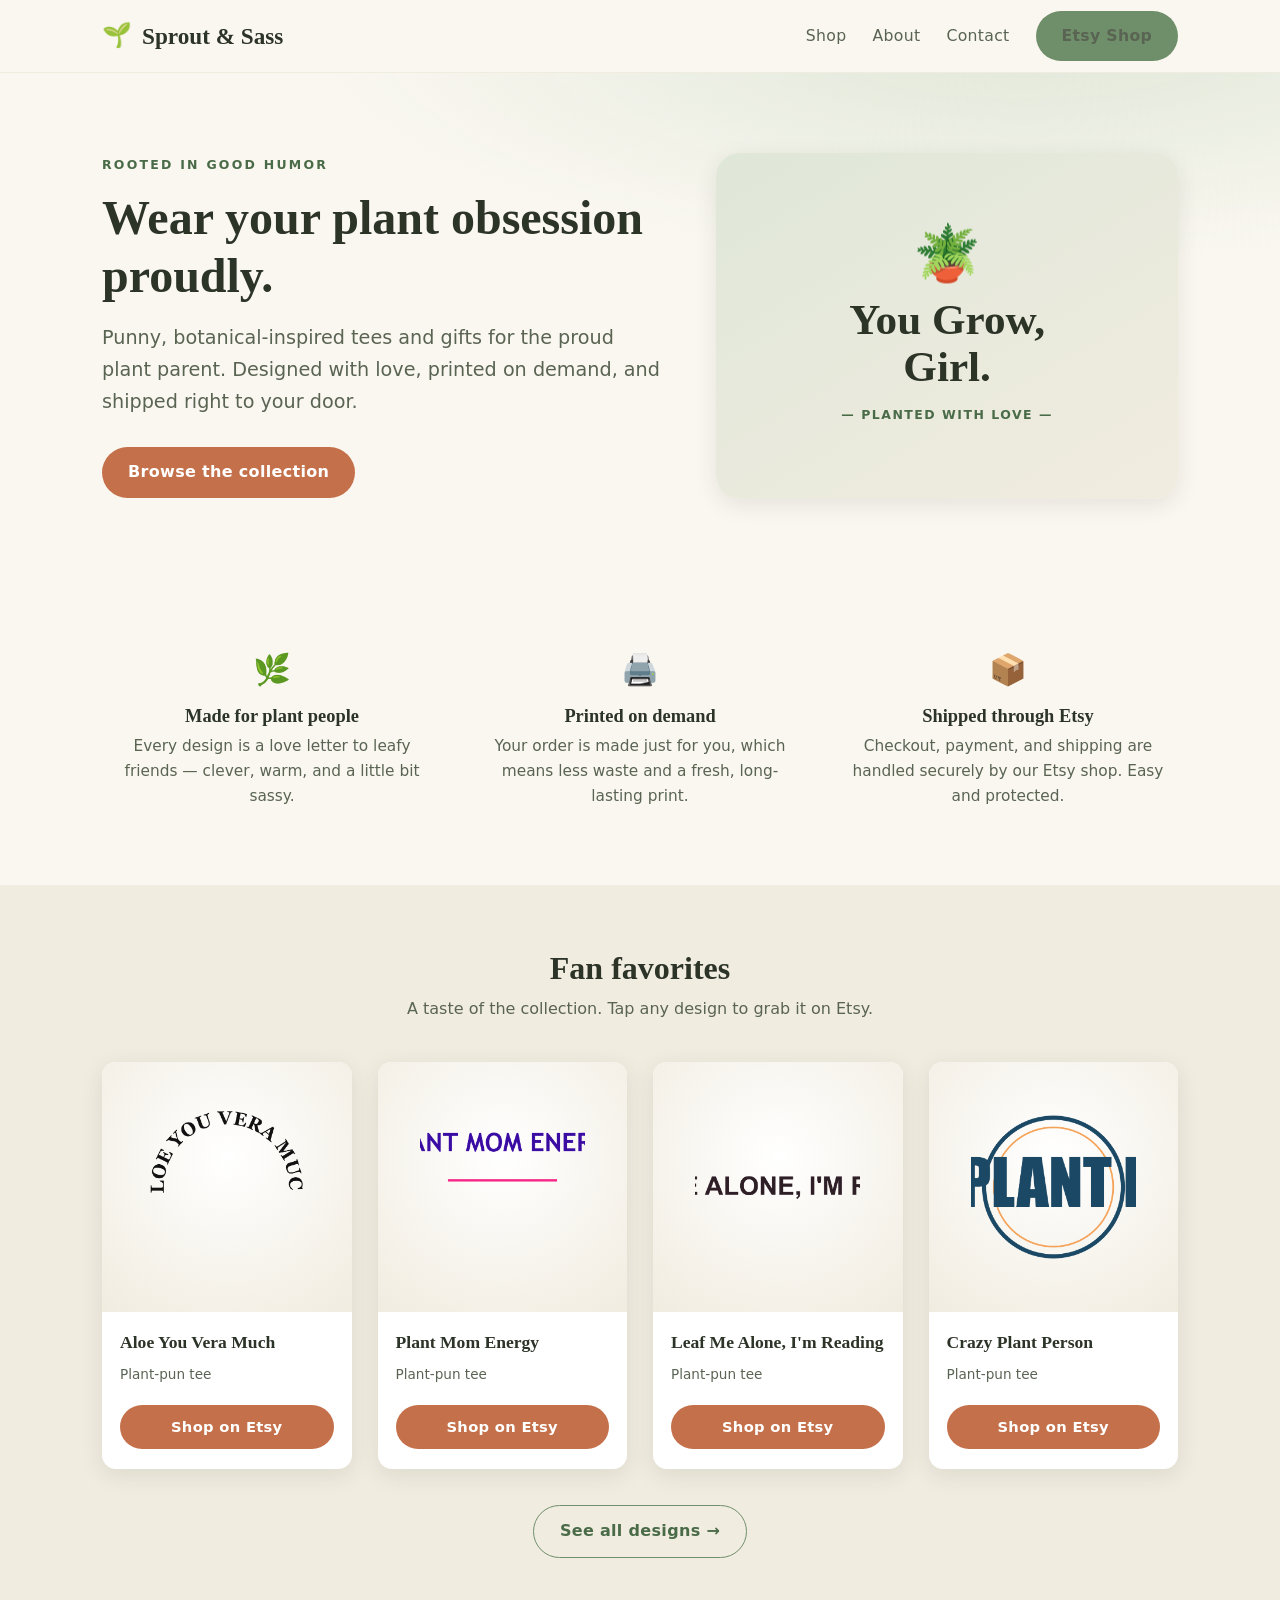
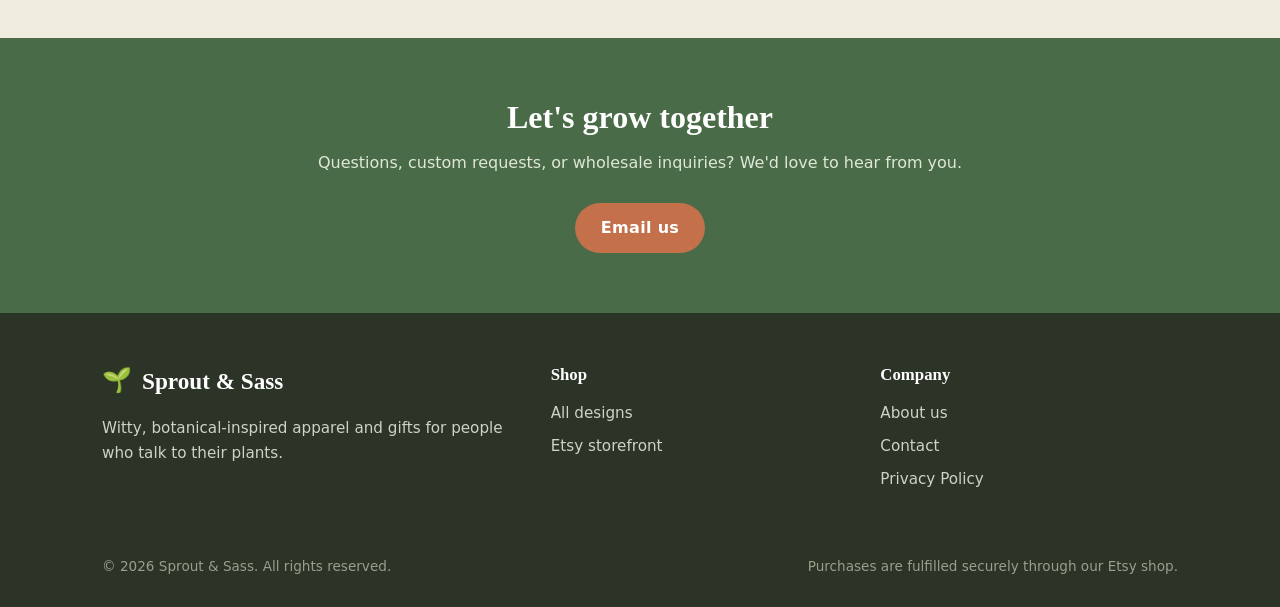
==== index.html @ f829e529 "Initial Sprout & Sass storefront site Static storefront (home, shop, about, privacy policy) for the " ====
<!DOCTYPE html>
<html lang="en">
<head>
  <meta charset="UTF-8" />
  <meta name="viewport" content="width=device-width, initial-scale=1.0" />
  <title>Sprout &amp; Sass — Plant-Lover Apparel &amp; Gifts</title>
  <meta name="description" content="Sprout & Sass makes witty, botanical-inspired apparel and gifts for plant lovers. Punny plant tees printed on demand and shipped worldwide." />
  <link rel="preconnect" href="https://www.etsy.com" />
  <link rel="stylesheet" href="assets/styles.css" />
  <link rel="icon" href="data:image/svg+xml,<svg xmlns='http://www.w3.org/2000/svg' viewBox='0 0 100 100'><text y='.9em' font-size='90'>🌱</text></svg>" />
</head>
<body>
  <header class="site-header">
    <div class="wrap">
      <a class="brand" href="index.html"><span class="leaf">🌱</span> Sprout &amp; Sass</a>
      <nav class="nav">
        <a href="shop.html">Shop</a>
        <a href="about.html">About</a>
        <a href="index.html#contact" class="hide-sm">Contact</a>
        <a class="btn btn-sage" href="https://www.etsy.com/shop/SproutAndSass" target="_blank" rel="noopener">Etsy Shop</a>
      </nav>
    </div>
  </header>

  <!-- Hero -->
  <section class="hero">
    <div class="wrap">
      <div>
        <div class="eyebrow">Rooted in good humor</div>
        <h1>Wear your plant obsession proudly.</h1>
        <p class="lede">Punny, botanical-inspired tees and gifts for the proud plant parent. Designed with love, printed on demand, and shipped right to your door.</p>
        <a class="btn" href="shop.html">Browse the collection</a>
      </div>
      <div class="hero-art">
        <div class="hero-card">
          <div class="hero-leaves">🪴</div>
          <div class="hero-slogan">You Grow,<br/>Girl.</div>
          <div class="hero-sub">— planted with love —</div>
        </div>
      </div>
    </div>
  </section>

  <!-- Features -->
  <section class="section">
    <div class="wrap">
      <div class="features">
        <div class="feature">
          <div class="ic">🌿</div>
          <h3>Made for plant people</h3>
          <p>Every design is a love letter to leafy friends — clever, warm, and a little bit sassy.</p>
        </div>
        <div class="feature">
          <div class="ic">🖨️</div>
          <h3>Printed on demand</h3>
          <p>Your order is made just for you, which means less waste and a fresh, long-lasting print.</p>
        </div>
        <div class="feature">
          <div class="ic">📦</div>
          <h3>Shipped through Etsy</h3>
          <p>Checkout, payment, and shipping are handled securely by our Etsy shop. Easy and protected.</p>
        </div>
      </div>
    </div>
  </section>

  <!-- Featured products -->
  <section class="section alt">
    <div class="wrap">
      <h2>Fan favorites</h2>
      <p class="sub">A taste of the collection. Tap any design to grab it on Etsy.</p>
      <div class="grid">
        <a class="card" href="https://www.etsy.com/shop/SproutAndSass" target="_blank" rel="noopener" style="text-decoration:none;color:inherit">
          <div class="thumb"><img src="assets/designs/aloe-you-vera-much.png" alt="Aloe You Vera Much tee design" /></div>
          <div class="body"><div class="title">Aloe You Vera Much</div><div class="meta">Plant-pun tee</div><div class="spacer"></div><span class="btn">Shop on Etsy</span></div>
        </a>
        <a class="card" href="https://www.etsy.com/shop/SproutAndSass" target="_blank" rel="noopener" style="text-decoration:none;color:inherit">
          <div class="thumb"><img src="assets/designs/plant-mom-energy.png" alt="Plant Mom Energy tee design" /></div>
          <div class="body"><div class="title">Plant Mom Energy</div><div class="meta">Plant-pun tee</div><div class="spacer"></div><span class="btn">Shop on Etsy</span></div>
        </a>
        <a class="card" href="https://www.etsy.com/shop/SproutAndSass" target="_blank" rel="noopener" style="text-decoration:none;color:inherit">
          <div class="thumb"><img src="assets/designs/leaf-me-alone-reading.png" alt="Leaf Me Alone, I'm Reading tee design" /></div>
          <div class="body"><div class="title">Leaf Me Alone, I'm Reading</div><div class="meta">Plant-pun tee</div><div class="spacer"></div><span class="btn">Shop on Etsy</span></div>
        </a>
        <a class="card" href="https://www.etsy.com/shop/SproutAndSass" target="_blank" rel="noopener" style="text-decoration:none;color:inherit">
          <div class="thumb"><img src="assets/designs/crazy-plant-person.png" alt="Crazy Plant Person tee design" /></div>
          <div class="body"><div class="title">Crazy Plant Person</div><div class="meta">Plant-pun tee</div><div class="spacer"></div><span class="btn">Shop on Etsy</span></div>
        </a>
      </div>
      <p style="text-align:center;margin-top:36px"><a class="btn btn-ghost" href="shop.html">See all designs →</a></p>
    </div>
  </section>

  <!-- CTA -->
  <section class="cta-band" id="contact">
    <div class="wrap">
      <h2>Let's grow together</h2>
      <p>Questions, custom requests, or wholesale inquiries? We'd love to hear from you.</p>
      <a class="btn" href="mailto:momooffice1738@gmail.com">Email us</a>
    </div>
  </section>

  <!-- Footer -->
  <footer class="site-footer">
    <div class="wrap">
      <div class="cols">
        <div>
          <div class="brand"><span class="leaf">🌱</span> Sprout &amp; Sass</div>
          <p class="tagline">Witty, botanical-inspired apparel and gifts for people who talk to their plants.</p>
        </div>
        <div>
          <h4>Shop</h4>
          <a href="shop.html">All designs</a>
          <a href="https://www.etsy.com/shop/SproutAndSass" target="_blank" rel="noopener">Etsy storefront</a>
        </div>
        <div>
          <h4>Company</h4>
          <a href="about.html">About us</a>
          <a href="mailto:momooffice1738@gmail.com">Contact</a>
          <a href="privacy.html">Privacy Policy</a>
        </div>
      </div>
      <div class="legal">
        <span>&copy; 2026 Sprout &amp; Sass. All rights reserved.</span>
        <span>Purchases are fulfilled securely through our Etsy shop.</span>
      </div>
    </div>
  </footer>
</body>
</html>
---- assets/styles.css ----
/* Sprout & Sass — storefront styles */
:root {
  --sage:        #6f8f6a;
  --sage-deep:   #4a6b48;
  --sage-soft:   #dfe7d8;
  --cream:       #faf7f0;
  --cream-2:     #f1ece0;
  --ink:         #2c3327;
  --ink-soft:    #5a6453;
  --terracotta:  #c4714b;
  --terracotta-d:#a85a37;
  --radius:      14px;
  --shadow:      0 6px 22px rgba(44, 51, 39, 0.10);
  --maxw:        1120px;
  --font-head:   "Georgia", "Times New Roman", serif;
  --font-body:   "Helvetica Neue", "Segoe UI", system-ui, -apple-system, sans-serif;
}

* { box-sizing: border-box; }

html { scroll-behavior: smooth; }

body {
  margin: 0;
  font-family: var(--font-body);
  color: var(--ink);
  background: var(--cream);
  line-height: 1.65;
  -webkit-font-smoothing: antialiased;
}

h1, h2, h3 { font-family: var(--font-head); font-weight: 700; line-height: 1.2; color: var(--ink); }
a { color: var(--terracotta-d); text-decoration: none; }
a:hover { text-decoration: underline; }
img { max-width: 100%; display: block; }

.wrap { max-width: var(--maxw); margin: 0 auto; padding: 0 22px; }

/* ---------- Header ---------- */
.site-header {
  background: var(--cream);
  border-bottom: 1px solid var(--cream-2);
  position: sticky; top: 0; z-index: 50;
}
.site-header .wrap {
  display: flex; align-items: center; justify-content: space-between;
  min-height: 72px;
}
.brand { display: flex; align-items: center; gap: 10px; font-family: var(--font-head); font-size: 1.45rem; font-weight: 700; color: var(--ink); }
.brand:hover { text-decoration: none; }
.brand .leaf { color: var(--sage); font-size: 1.5rem; }
.nav { display: flex; gap: 26px; align-items: center; }
.nav a { color: var(--ink-soft); font-size: 0.98rem; letter-spacing: 0.02em; }
.nav a:hover { color: var(--sage-deep); text-decoration: none; }

.btn {
  display: inline-block;
  background: var(--terracotta); color: #fff;
  padding: 12px 26px; border-radius: 999px;
  font-weight: 600; letter-spacing: 0.02em; border: none; cursor: pointer;
  transition: background 0.15s ease, transform 0.15s ease;
}
.btn:hover { background: var(--terracotta-d); text-decoration: none; transform: translateY(-1px); }
.btn-sage { background: var(--sage); }
.btn-sage:hover { background: var(--sage-deep); }
.btn-ghost { background: transparent; color: var(--sage-deep); border: 1.5px solid var(--sage); }
.btn-ghost:hover { background: var(--sage-soft); }

/* ---------- Hero ---------- */
.hero {
  background:
    radial-gradient(1200px 400px at 80% -10%, var(--sage-soft), transparent 60%),
    var(--cream);
  padding: 80px 0 70px;
}
.hero .wrap { display: grid; grid-template-columns: 1.1fr 0.9fr; gap: 50px; align-items: center; }
.hero h1 { font-size: 3rem; margin: 0 0 18px; }
.hero p.lede { font-size: 1.2rem; color: var(--ink-soft); margin: 0 0 30px; max-width: 30em; }
.hero-art {
  background: linear-gradient(150deg, var(--sage-soft), var(--cream-2));
  border-radius: 24px; padding: 30px; box-shadow: var(--shadow);
  display: flex; align-items: center; justify-content: center;
  aspect-ratio: 4 / 3; overflow: hidden;
}
.hero-art img { width: 100%; height: 100%; object-fit: contain; border-radius: 12px; }
.hero-card { text-align: center; color: var(--sage-deep); }
.hero-card .hero-leaves { font-size: 3.4rem; line-height: 1; margin-bottom: 14px; }
.hero-card .hero-slogan { font-family: var(--font-head); font-weight: 700; font-size: 2.7rem; color: var(--ink); line-height: 1.1; }
.hero-card .hero-sub { margin-top: 14px; letter-spacing: 0.12em; text-transform: uppercase; font-size: 0.78rem; color: var(--sage-deep); font-weight: 700; }
.eyebrow { text-transform: uppercase; letter-spacing: 0.18em; font-size: 0.78rem; color: var(--sage-deep); font-weight: 700; margin-bottom: 14px; }

/* ---------- Sections ---------- */
.section { padding: 64px 0; }
.section.alt { background: var(--cream-2); }
.section h2 { font-size: 2rem; margin: 0 0 8px; text-align: center; }
.section .sub { text-align: center; color: var(--ink-soft); max-width: 34em; margin: 0 auto 40px; }

/* ---------- Product grid ---------- */
.grid {
  display: grid; grid-template-columns: repeat(auto-fill, minmax(230px, 1fr));
  gap: 26px;
}
.card {
  background: #fff; border-radius: var(--radius); overflow: hidden;
  box-shadow: var(--shadow); display: flex; flex-direction: column;
  transition: transform 0.18s ease, box-shadow 0.18s ease;
}
.card:hover { transform: translateY(-4px); box-shadow: 0 12px 30px rgba(44,51,39,0.16); }
.card .thumb {
  aspect-ratio: 1 / 1;
  background: radial-gradient(circle at 50% 38%, #fff 0%, var(--cream-2) 100%);
  display: flex; align-items: center; justify-content: center; padding: 26px;
  overflow: hidden;
}
.card .thumb img { width: 100%; height: 100%; object-fit: contain; }
.card .body { padding: 16px 18px 20px; display: flex; flex-direction: column; gap: 10px; flex: 1; }
.card .title { font-family: var(--font-head); font-size: 1.1rem; font-weight: 700; }
.card .meta { font-size: 0.85rem; color: var(--ink-soft); margin-top: -4px; }
.card .spacer { flex: 1; }
.card .btn { text-align: center; font-size: 0.92rem; padding: 10px 18px; }

/* ---------- Feature strip ---------- */
.features { display: grid; grid-template-columns: repeat(3, 1fr); gap: 28px; }
.feature { text-align: center; padding: 12px; }
.feature .ic { font-size: 1.9rem; }
.feature h3 { font-size: 1.15rem; margin: 10px 0 6px; }
.feature p { color: var(--ink-soft); margin: 0; font-size: 0.96rem; }

/* ---------- Prose (about / privacy) ---------- */
.prose { max-width: 760px; margin: 0 auto; }
.prose h1 { font-size: 2.4rem; margin-bottom: 6px; }
.prose .updated { color: var(--ink-soft); font-size: 0.9rem; margin-bottom: 30px; }
.prose h2 { font-size: 1.4rem; margin: 34px 0 10px; }
.prose p, .prose li { color: var(--ink-soft); }
.prose a { font-weight: 600; }

/* ---------- CTA band ---------- */
.cta-band { background: var(--sage-deep); color: #fff; text-align: center; padding: 60px 0; }
.cta-band h2 { color: #fff; font-size: 2rem; margin: 0 0 14px; }
.cta-band p { color: var(--sage-soft); margin: 0 0 26px; }
.cta-band .btn { background: var(--terracotta); }
.cta-band .btn:hover { background: var(--terracotta-d); }

/* ---------- Footer ---------- */
.site-footer { background: var(--ink); color: #cdd3c6; padding: 48px 0 30px; }
.site-footer .cols { display: grid; grid-template-columns: 1.4fr 1fr 1fr; gap: 32px; }
.site-footer h4 { color: #fff; font-family: var(--font-head); margin: 0 0 12px; font-size: 1.05rem; }
.site-footer a { color: #cdd3c6; display: block; margin-bottom: 8px; font-size: 0.95rem; }
.site-footer a:hover { color: #fff; }
.site-footer .brand { color: #fff; margin-bottom: 10px; }
.site-footer .tagline { font-size: 0.95rem; max-width: 28em; }
.site-footer .legal { border-top: 1px solid #3a423235; margin-top: 34px; padding-top: 20px; font-size: 0.85rem; color: #98a08c; display: flex; justify-content: space-between; flex-wrap: wrap; gap: 10px; }

/* ---------- Responsive ---------- */
@media (max-width: 860px) {
  .hero .wrap { grid-template-columns: 1fr; }
  .hero h1 { font-size: 2.3rem; }
  .features { grid-template-columns: 1fr; }
  .site-footer .cols { grid-template-columns: 1fr; }
  .nav { gap: 16px; }
  .nav a.hide-sm { display: none; }
}
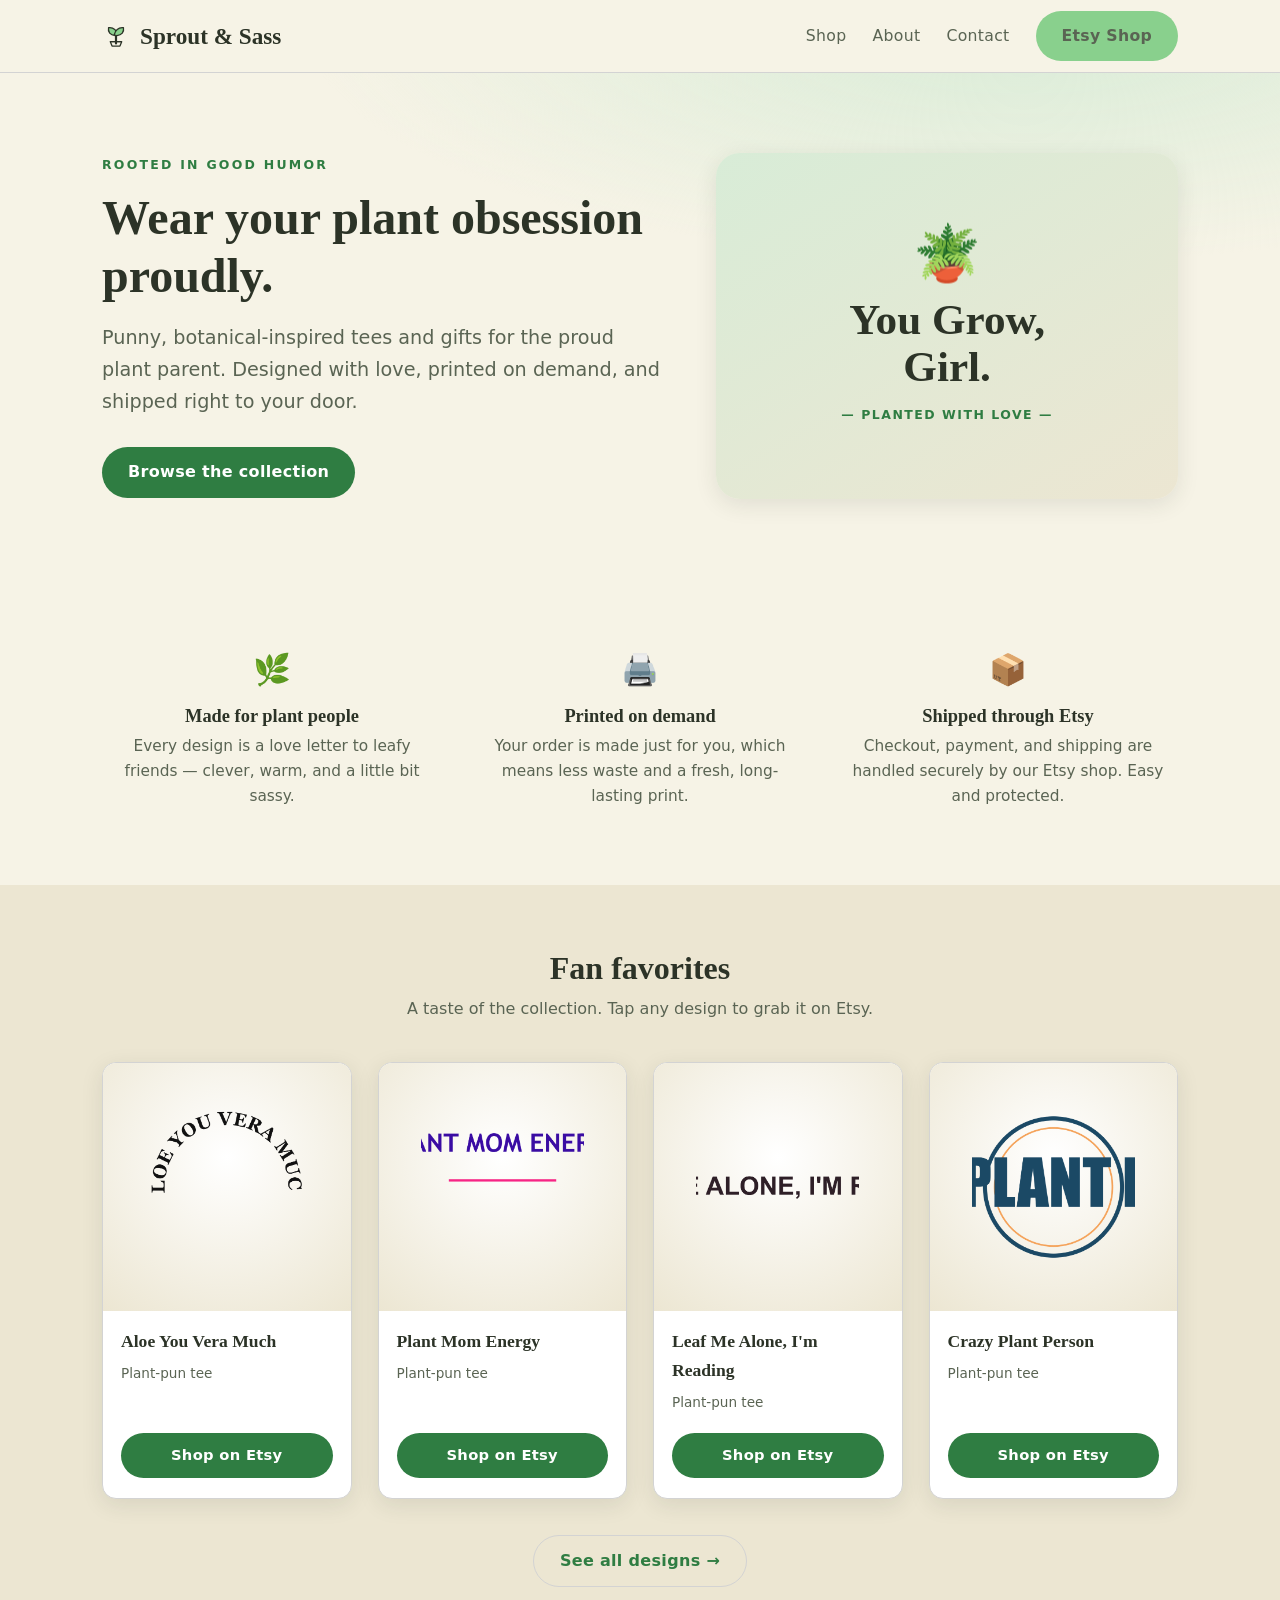
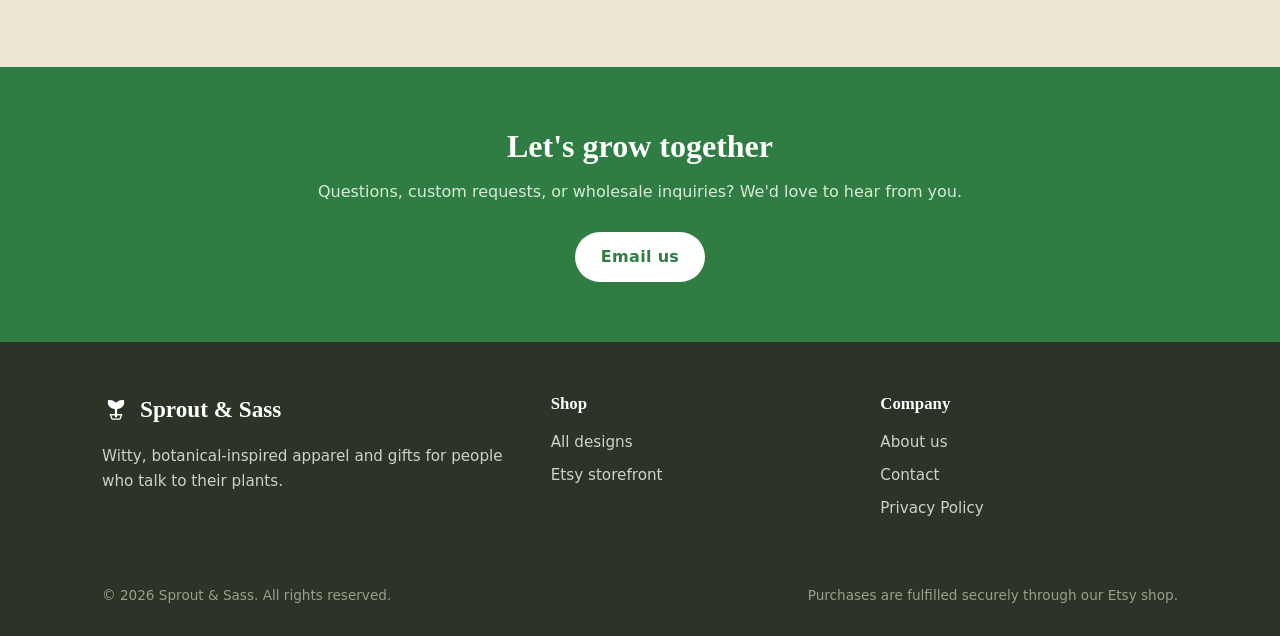
==== commit 8d0e2c11: "Wire real Sprout & Sass logo into header, footer, and favicon across all pages Replaces the 🌱 emoji " ====
--- a/index.html
+++ b/index.html
@@ -7,12 +7,12 @@
   <meta name="description" content="Sprout & Sass makes witty, botanical-inspired apparel and gifts for plant lovers. Punny plant tees printed on demand and shipped worldwide." />
   <link rel="preconnect" href="https://www.etsy.com" />
   <link rel="stylesheet" href="assets/styles.css" />
-  <link rel="icon" href="data:image/svg+xml,<svg xmlns='http://www.w3.org/2000/svg' viewBox='0 0 100 100'><text y='.9em' font-size='90'>🌱</text></svg>" />
+  <link rel="icon" type="image/svg+xml" href="assets/logo/logo-icon.svg" />
 </head>
 <body>
   <header class="site-header">
     <div class="wrap">
-      <a class="brand" href="index.html"><span class="leaf">🌱</span> Sprout &amp; Sass</a>
+      <a class="brand" href="index.html"><img class="leaf" src="assets/logo/logo-icon.svg" alt="" width="26" height="26" /> Sprout &amp; Sass</a>
       <nav class="nav">
         <a href="shop.html">Shop</a>
         <a href="about.html">About</a>
@@ -105,7 +105,7 @@
     <div class="wrap">
       <div class="cols">
         <div>
-          <div class="brand"><span class="leaf">🌱</span> Sprout &amp; Sass</div>
+          <div class="brand"><img class="leaf" src="assets/logo/logo-icon.svg" alt="" width="26" height="26" /> Sprout &amp; Sass</div>
           <p class="tagline">Witty, botanical-inspired apparel and gifts for people who talk to their plants.</p>
         </div>
         <div>
--- a/assets/styles.css
+++ b/assets/styles.css
@@ -1,14 +1,16 @@
 /* Sprout & Sass — storefront styles */
 :root {
-  --sage:        #6f8f6a;
-  --sage-deep:   #4a6b48;
-  --sage-soft:   #dfe7d8;
-  --cream:       #faf7f0;
-  --cream-2:     #f1ece0;
+  --sage:        #89D08D;   /* main brand green */
+  --sage-deep:   #2f7d42;   /* deeper green: buttons, bands, links (AA on light) */
+  --sage-soft:   #d8ecd7;   /* light green tint */
+  --cream:       #F6F3E6;   /* page background */
+  --cream-2:     #ECE6D2;   /* alt sections */
   --ink:         #2c3327;
   --ink-soft:    #5a6453;
-  --terracotta:  #c4714b;
-  --terracotta-d:#a85a37;
+  --accent:      #D3D3D3;   /* neutral gray accent: borders, dividers */
+  --accent-d:    #bcbcbc;
+  --terracotta:  #2f7d42;   /* primary CTA = deep green */
+  --terracotta-d:#25653a;
   --radius:      14px;
   --shadow:      0 6px 22px rgba(44, 51, 39, 0.10);
   --maxw:        1120px;
@@ -39,7 +41,7 @@
 /* ---------- Header ---------- */
 .site-header {
   background: var(--cream);
-  border-bottom: 1px solid var(--cream-2);
+  border-bottom: 1px solid var(--accent);
   position: sticky; top: 0; z-index: 50;
 }
 .site-header .wrap {
@@ -48,7 +50,7 @@
 }
 .brand { display: flex; align-items: center; gap: 10px; font-family: var(--font-head); font-size: 1.45rem; font-weight: 700; color: var(--ink); }
 .brand:hover { text-decoration: none; }
-.brand .leaf { color: var(--sage); font-size: 1.5rem; }
+.brand .leaf { width: 28px; height: 28px; display: inline-block; vertical-align: middle; }
 .nav { display: flex; gap: 26px; align-items: center; }
 .nav a { color: var(--ink-soft); font-size: 0.98rem; letter-spacing: 0.02em; }
 .nav a:hover { color: var(--sage-deep); text-decoration: none; }
@@ -61,9 +63,9 @@
   transition: background 0.15s ease, transform 0.15s ease;
 }
 .btn:hover { background: var(--terracotta-d); text-decoration: none; transform: translateY(-1px); }
-.btn-sage { background: var(--sage); }
-.btn-sage:hover { background: var(--sage-deep); }
-.btn-ghost { background: transparent; color: var(--sage-deep); border: 1.5px solid var(--sage); }
+.btn-sage { background: var(--sage); color: var(--ink); }
+.btn-sage:hover { background: var(--sage-deep); color: #fff; }
+.btn-ghost { background: transparent; color: var(--sage-deep); border: 1.5px solid var(--accent); }
 .btn-ghost:hover { background: var(--sage-soft); }
 
 /* ---------- Hero ---------- */
@@ -103,6 +105,7 @@
 .card {
   background: #fff; border-radius: var(--radius); overflow: hidden;
   box-shadow: var(--shadow); display: flex; flex-direction: column;
+  border: 1px solid var(--accent);
   transition: transform 0.18s ease, box-shadow 0.18s ease;
 }
 .card:hover { transform: translateY(-4px); box-shadow: 0 12px 30px rgba(44,51,39,0.16); }
@@ -138,8 +141,8 @@
 .cta-band { background: var(--sage-deep); color: #fff; text-align: center; padding: 60px 0; }
 .cta-band h2 { color: #fff; font-size: 2rem; margin: 0 0 14px; }
 .cta-band p { color: var(--sage-soft); margin: 0 0 26px; }
-.cta-band .btn { background: var(--terracotta); }
-.cta-band .btn:hover { background: var(--terracotta-d); }
+.cta-band .btn { background: #fff; color: var(--sage-deep); }
+.cta-band .btn:hover { background: var(--sage-soft); color: var(--terracotta-d); }
 
 /* ---------- Footer ---------- */
 .site-footer { background: var(--ink); color: #cdd3c6; padding: 48px 0 30px; }
@@ -148,6 +151,7 @@
 .site-footer a { color: #cdd3c6; display: block; margin-bottom: 8px; font-size: 0.95rem; }
 .site-footer a:hover { color: #fff; }
 .site-footer .brand { color: #fff; margin-bottom: 10px; }
+.site-footer .brand .leaf { filter: brightness(0) invert(1); }
 .site-footer .tagline { font-size: 0.95rem; max-width: 28em; }
 .site-footer .legal { border-top: 1px solid #3a423235; margin-top: 34px; padding-top: 20px; font-size: 0.85rem; color: #98a08c; display: flex; justify-content: space-between; flex-wrap: wrap; gap: 10px; }
 
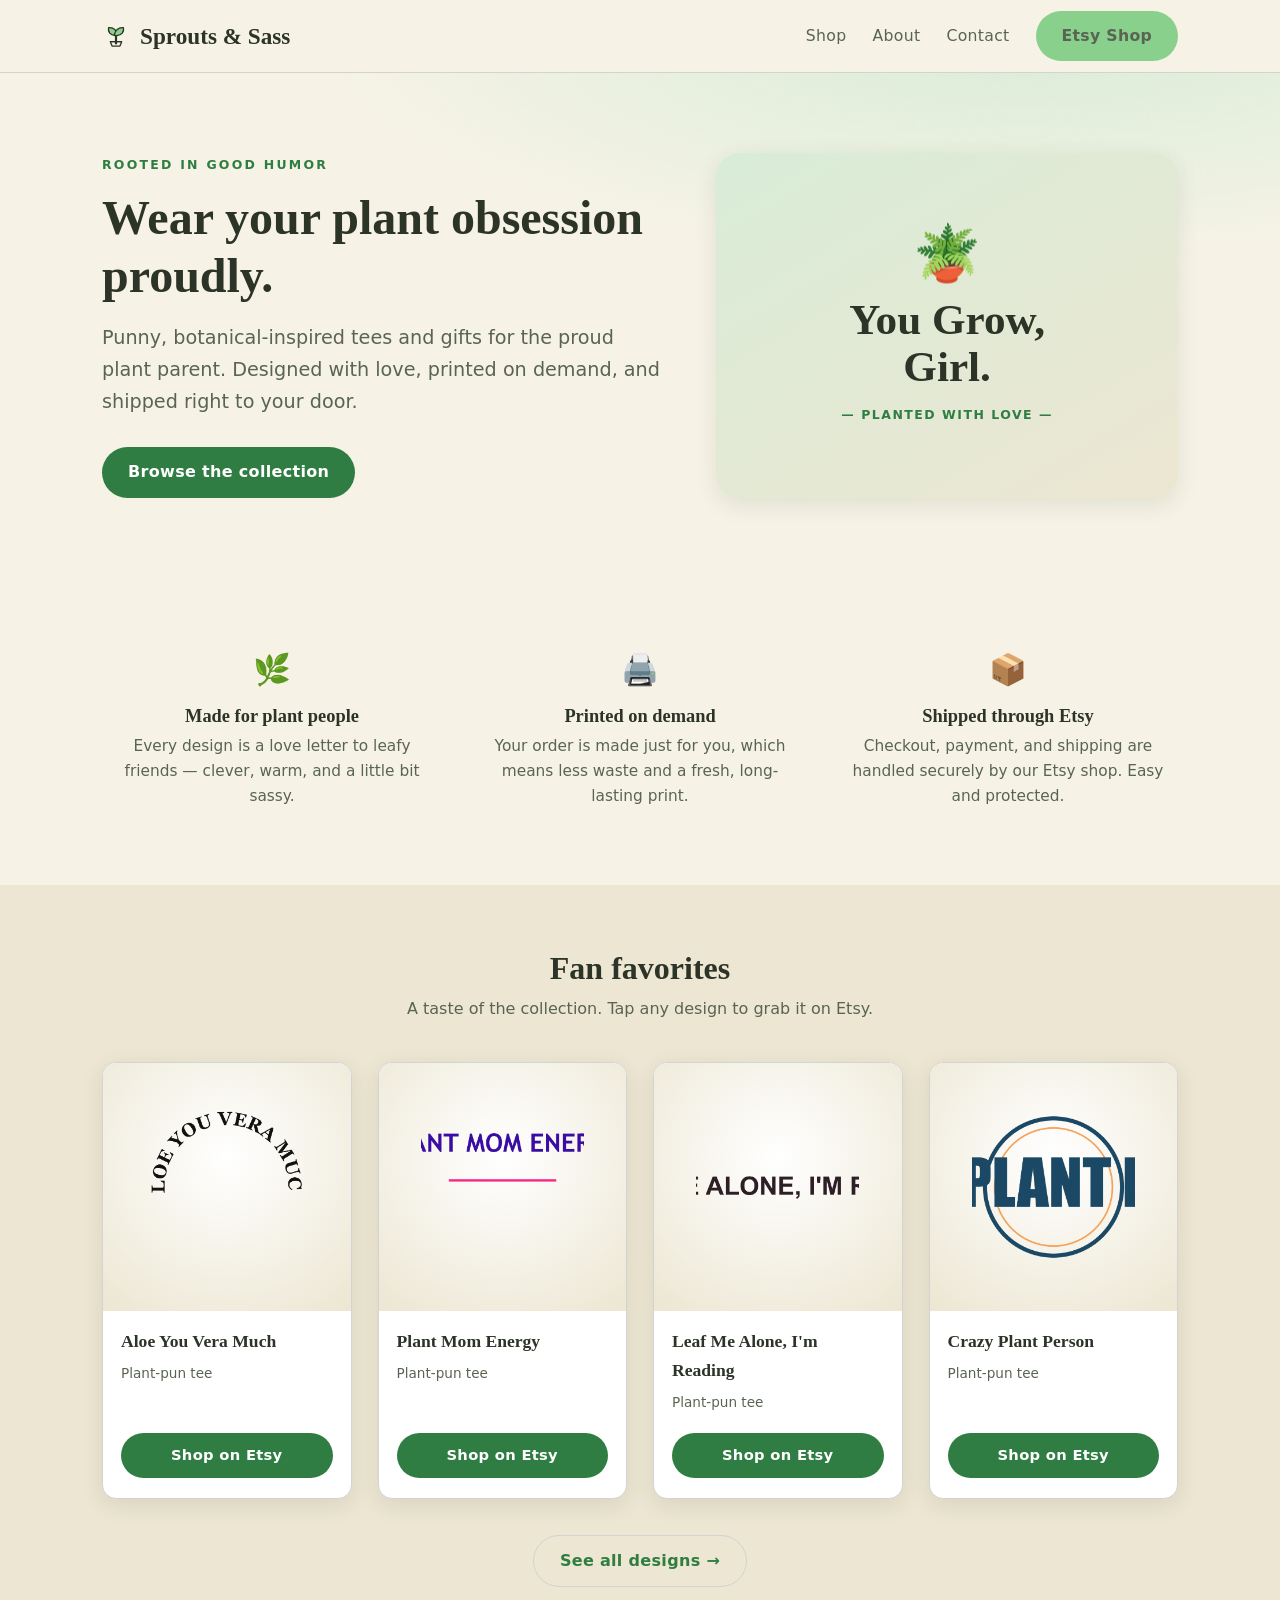
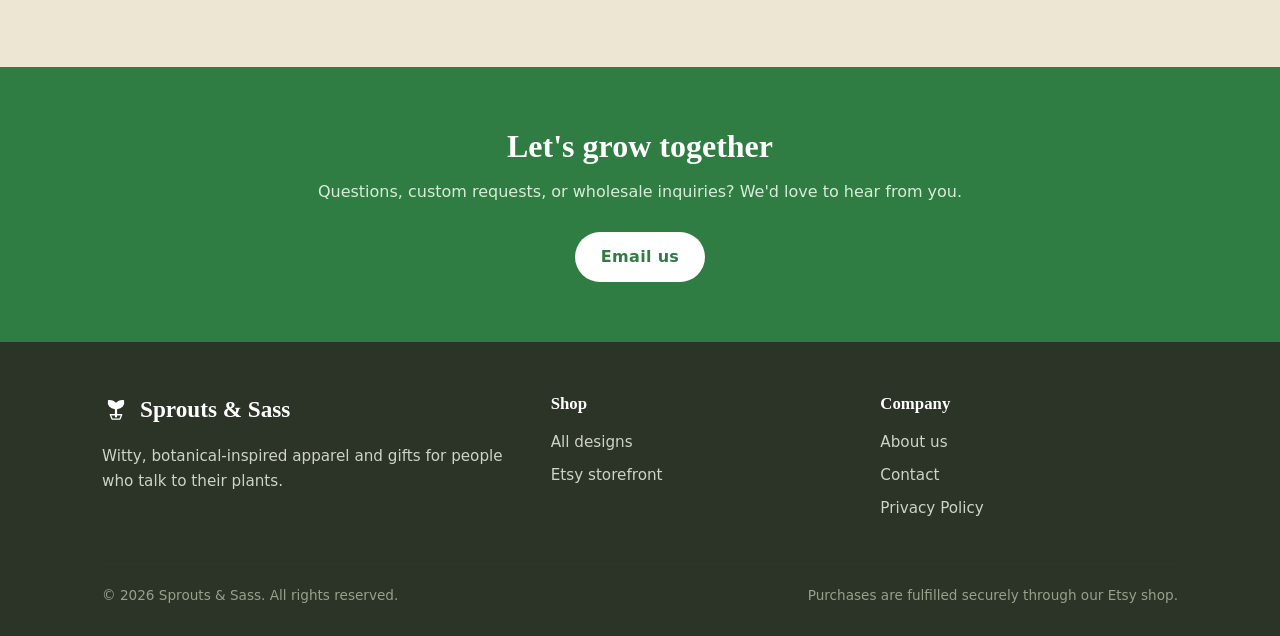
==== commit 38dfc508: "Fix brand name to Sprouts & Sass (plural) and correct Etsy shop links Co-Authored-By: Claude Opus 4." ====
--- a/index.html
+++ b/index.html
@@ -3,8 +3,8 @@
 <head>
   <meta charset="UTF-8" />
   <meta name="viewport" content="width=device-width, initial-scale=1.0" />
-  <title>Sprout &amp; Sass — Plant-Lover Apparel &amp; Gifts</title>
-  <meta name="description" content="Sprout & Sass makes witty, botanical-inspired apparel and gifts for plant lovers. Punny plant tees printed on demand and shipped worldwide." />
+  <title>Sprouts &amp; Sass — Plant-Lover Apparel &amp; Gifts</title>
+  <meta name="description" content="Sprouts & Sass makes witty, botanical-inspired apparel and gifts for plant lovers. Punny plant tees printed on demand and shipped worldwide." />
   <link rel="preconnect" href="https://www.etsy.com" />
   <link rel="stylesheet" href="assets/styles.css" />
   <link rel="icon" type="image/svg+xml" href="assets/logo/logo-icon.svg" />
@@ -12,12 +12,12 @@
 <body>
   <header class="site-header">
     <div class="wrap">
-      <a class="brand" href="index.html"><img class="leaf" src="assets/logo/logo-icon.svg" alt="" width="26" height="26" /> Sprout &amp; Sass</a>
+      <a class="brand" href="index.html"><img class="leaf" src="assets/logo/logo-icon.svg" alt="" width="26" height="26" /> Sprouts &amp; Sass</a>
       <nav class="nav">
         <a href="shop.html">Shop</a>
         <a href="about.html">About</a>
         <a href="index.html#contact" class="hide-sm">Contact</a>
-        <a class="btn btn-sage" href="https://www.etsy.com/shop/SproutAndSass" target="_blank" rel="noopener">Etsy Shop</a>
+        <a class="btn btn-sage" href="https://www.etsy.com/shop/SproutsAndSass" target="_blank" rel="noopener">Etsy Shop</a>
       </nav>
     </div>
   </header>
@@ -70,19 +70,19 @@
       <h2>Fan favorites</h2>
       <p class="sub">A taste of the collection. Tap any design to grab it on Etsy.</p>
       <div class="grid">
-        <a class="card" href="https://www.etsy.com/shop/SproutAndSass" target="_blank" rel="noopener" style="text-decoration:none;color:inherit">
+        <a class="card" href="https://www.etsy.com/shop/SproutsAndSass" target="_blank" rel="noopener" style="text-decoration:none;color:inherit">
           <div class="thumb"><img src="assets/designs/aloe-you-vera-much.png" alt="Aloe You Vera Much tee design" /></div>
           <div class="body"><div class="title">Aloe You Vera Much</div><div class="meta">Plant-pun tee</div><div class="spacer"></div><span class="btn">Shop on Etsy</span></div>
         </a>
-        <a class="card" href="https://www.etsy.com/shop/SproutAndSass" target="_blank" rel="noopener" style="text-decoration:none;color:inherit">
+        <a class="card" href="https://www.etsy.com/shop/SproutsAndSass" target="_blank" rel="noopener" style="text-decoration:none;color:inherit">
           <div class="thumb"><img src="assets/designs/plant-mom-energy.png" alt="Plant Mom Energy tee design" /></div>
           <div class="body"><div class="title">Plant Mom Energy</div><div class="meta">Plant-pun tee</div><div class="spacer"></div><span class="btn">Shop on Etsy</span></div>
         </a>
-        <a class="card" href="https://www.etsy.com/shop/SproutAndSass" target="_blank" rel="noopener" style="text-decoration:none;color:inherit">
+        <a class="card" href="https://www.etsy.com/shop/SproutsAndSass" target="_blank" rel="noopener" style="text-decoration:none;color:inherit">
           <div class="thumb"><img src="assets/designs/leaf-me-alone-reading.png" alt="Leaf Me Alone, I'm Reading tee design" /></div>
           <div class="body"><div class="title">Leaf Me Alone, I'm Reading</div><div class="meta">Plant-pun tee</div><div class="spacer"></div><span class="btn">Shop on Etsy</span></div>
         </a>
-        <a class="card" href="https://www.etsy.com/shop/SproutAndSass" target="_blank" rel="noopener" style="text-decoration:none;color:inherit">
+        <a class="card" href="https://www.etsy.com/shop/SproutsAndSass" target="_blank" rel="noopener" style="text-decoration:none;color:inherit">
           <div class="thumb"><img src="assets/designs/crazy-plant-person.png" alt="Crazy Plant Person tee design" /></div>
           <div class="body"><div class="title">Crazy Plant Person</div><div class="meta">Plant-pun tee</div><div class="spacer"></div><span class="btn">Shop on Etsy</span></div>
         </a>
@@ -105,13 +105,13 @@
     <div class="wrap">
       <div class="cols">
         <div>
-          <div class="brand"><img class="leaf" src="assets/logo/logo-icon.svg" alt="" width="26" height="26" /> Sprout &amp; Sass</div>
+          <div class="brand"><img class="leaf" src="assets/logo/logo-icon.svg" alt="" width="26" height="26" /> Sprouts &amp; Sass</div>
           <p class="tagline">Witty, botanical-inspired apparel and gifts for people who talk to their plants.</p>
         </div>
         <div>
           <h4>Shop</h4>
           <a href="shop.html">All designs</a>
-          <a href="https://www.etsy.com/shop/SproutAndSass" target="_blank" rel="noopener">Etsy storefront</a>
+          <a href="https://www.etsy.com/shop/SproutsAndSass" target="_blank" rel="noopener">Etsy storefront</a>
         </div>
         <div>
           <h4>Company</h4>
@@ -121,7 +121,7 @@
         </div>
       </div>
       <div class="legal">
-        <span>&copy; 2026 Sprout &amp; Sass. All rights reserved.</span>
+        <span>&copy; 2026 Sprouts &amp; Sass. All rights reserved.</span>
         <span>Purchases are fulfilled securely through our Etsy shop.</span>
       </div>
     </div>
